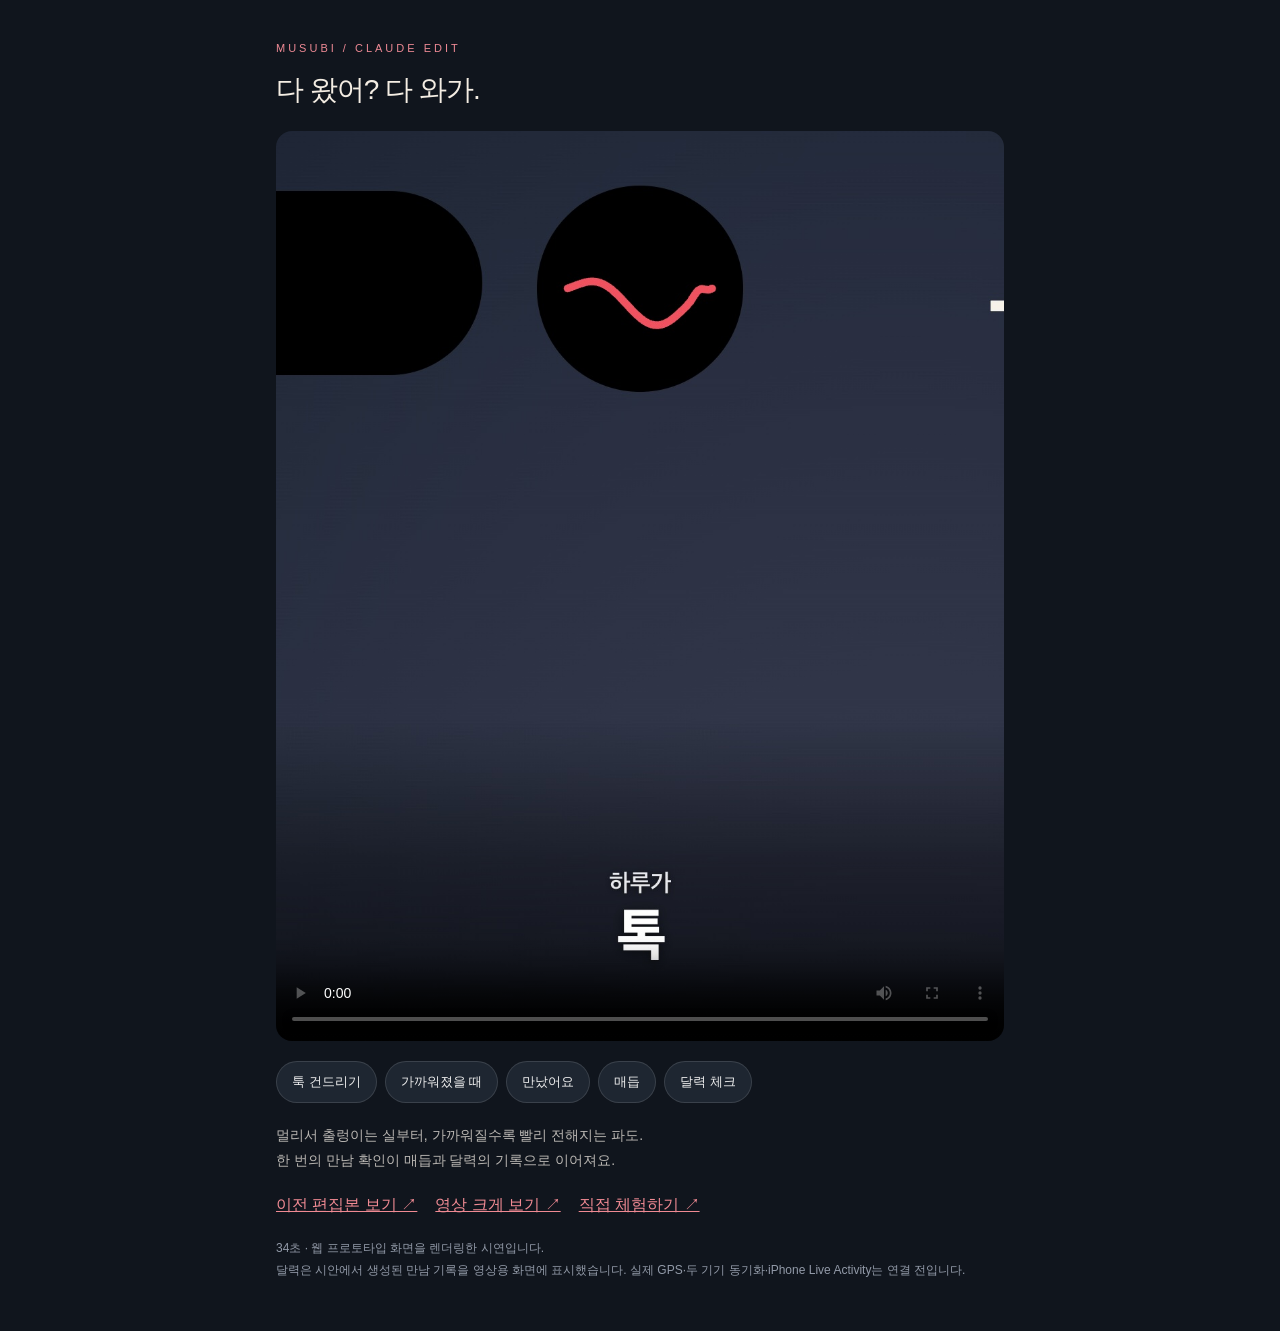
==== claude-video/index.html @ cf71bf0f "Add Claude-edited conversational MUSUBI demo film" ====
<!doctype html><html lang="ko"><meta charset="utf-8"><meta name="viewport" content="width=device-width,initial-scale=1"><meta name="theme-color" content="#10151d"><title>무스비 · 툭, 그리고 만났어요</title><style>*{box-sizing:border-box}body{margin:0;background:#10151d;color:#f4ede3;font-family:-apple-system,BlinkMacSystemFont,"Apple SD Gothic Neo",sans-serif}main{max-width:760px;margin:auto;padding:28px 16px 50px}h1{font-size:28px;font-weight:500;letter-spacing:-1px;margin:12px 0 22px}p{font-size:14px;line-height:1.8;color:#b9b6b2}video{display:block;width:100%;height:auto;aspect-ratio:4/5;background:#10151d;border-radius:16px}a{color:#f08a93}nav{display:flex;gap:18px;flex-wrap:wrap;margin:22px 0}small{display:block;color:#929aa8;font-size:12px;line-height:1.8}.chapters{display:flex;gap:8px;flex-wrap:wrap;margin:20px 0}button{background:#1e2631;color:#eee;border:1px solid #ffffff20;border-radius:22px;padding:11px 15px;font:inherit;font-size:13px;cursor:pointer}.overline{font-size:11px;letter-spacing:3px;color:#ed8994}@media(max-width:480px){main{padding:20px 12px 36px}h1{font-size:25px}video{border-radius:10px}}</style><main><p class="overline">MUSUBI / CLAUDE EDIT</p><h1>다 왔어? 다 와가.</h1><video id="film" controls playsinline preload="metadata" poster="poster.jpg" src="intro.mp4"></video><div class="chapters" aria-label="영상 장면 선택"><button data-time="10">툭 건드리기</button><button data-time="20">가까워졌을 때</button><button data-time="24">만났어요</button><button data-time="27">매듭</button><button data-time="30">달력 체크</button></div><p>멀리서 출렁이는 실부터, 가까워질수록 빨리 전해지는 파도.<br>한 번의 만남 확인이 매듭과 달력의 기록으로 이어져요.</p><nav><a href="../meeting-video/">이전 편집본 보기 ↗</a><a href="intro.mp4">영상 크게 보기 ↗</a><a href="https://seungyeoning.github.io/musubi-preview/app/arrival/?v=touch-wave-30">직접 체험하기 ↗</a></nav><small>34초 · 웹 프로토타입 화면을 렌더링한 시연입니다.<br>달력은 시안에서 생성된 만남 기록을 영상용 화면에 표시했습니다. 실제 GPS·두 기기 동기화·iPhone Live Activity는 연결 전입니다.</small></main><script>const film=document.querySelector('#film');document.querySelectorAll('[data-time]').forEach(b=>b.onclick=()=>{film.currentTime=+b.dataset.time;film.play().catch(()=>{});});</script></html>
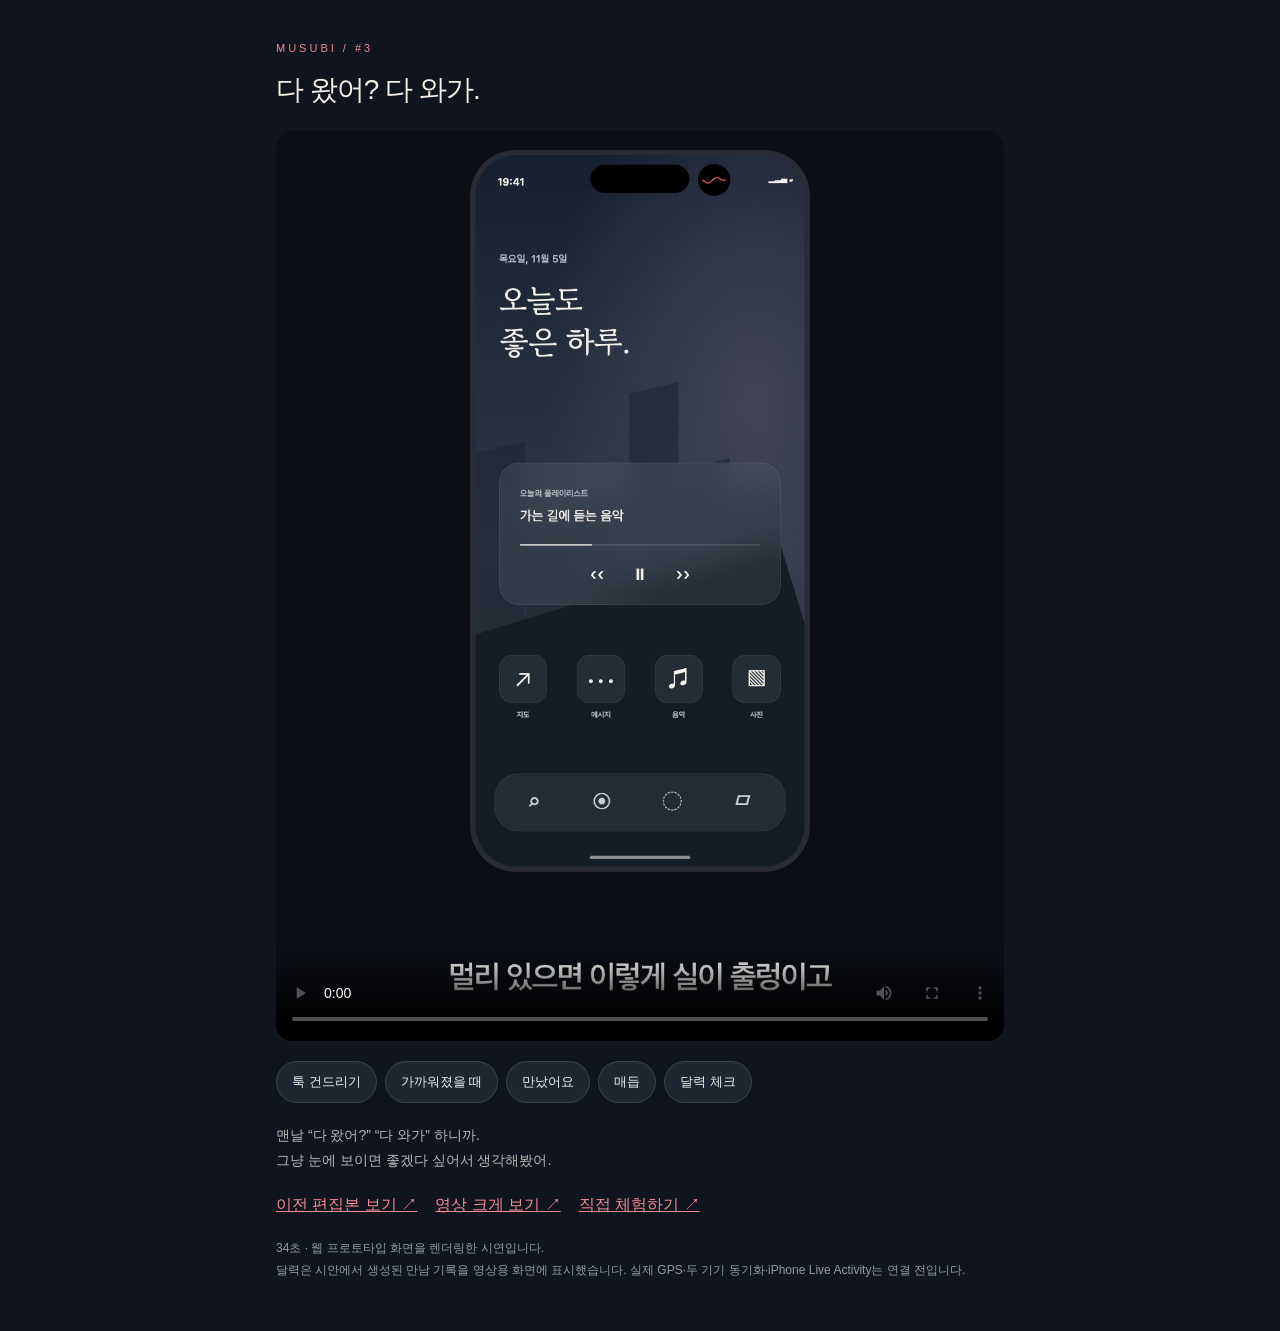
==== commit 585edcd1: "Keep full phone scale and use conversational MUSUBI captions" ====
--- a/claude-video/index.html
+++ b/claude-video/index.html
@@ -1 +1 @@
-<!doctype html><html lang="ko"><meta charset="utf-8"><meta name="viewport" content="width=device-width,initial-scale=1"><meta name="theme-color" content="#10151d"><title>무스비 · 툭, 그리고 만났어요</title><style>*{box-sizing:border-box}body{margin:0;background:#10151d;color:#f4ede3;font-family:-apple-system,BlinkMacSystemFont,"Apple SD Gothic Neo",sans-serif}main{max-width:760px;margin:auto;padding:28px 16px 50px}h1{font-size:28px;font-weight:500;letter-spacing:-1px;margin:12px 0 22px}p{font-size:14px;line-height:1.8;color:#b9b6b2}video{display:block;width:100%;height:auto;aspect-ratio:4/5;background:#10151d;border-radius:16px}a{color:#f08a93}nav{display:flex;gap:18px;flex-wrap:wrap;margin:22px 0}small{display:block;color:#929aa8;font-size:12px;line-height:1.8}.chapters{display:flex;gap:8px;flex-wrap:wrap;margin:20px 0}button{background:#1e2631;color:#eee;border:1px solid #ffffff20;border-radius:22px;padding:11px 15px;font:inherit;font-size:13px;cursor:pointer}.overline{font-size:11px;letter-spacing:3px;color:#ed8994}@media(max-width:480px){main{padding:20px 12px 36px}h1{font-size:25px}video{border-radius:10px}}</style><main><p class="overline">MUSUBI / CLAUDE EDIT</p><h1>다 왔어? 다 와가.</h1><video id="film" controls playsinline preload="metadata" poster="poster.jpg" src="intro.mp4"></video><div class="chapters" aria-label="영상 장면 선택"><button data-time="10">툭 건드리기</button><button data-time="20">가까워졌을 때</button><button data-time="24">만났어요</button><button data-time="27">매듭</button><button data-time="30">달력 체크</button></div><p>멀리서 출렁이는 실부터, 가까워질수록 빨리 전해지는 파도.<br>한 번의 만남 확인이 매듭과 달력의 기록으로 이어져요.</p><nav><a href="../meeting-video/">이전 편집본 보기 ↗</a><a href="intro.mp4">영상 크게 보기 ↗</a><a href="https://seungyeoning.github.io/musubi-preview/app/arrival/?v=touch-wave-30">직접 체험하기 ↗</a></nav><small>34초 · 웹 프로토타입 화면을 렌더링한 시연입니다.<br>달력은 시안에서 생성된 만남 기록을 영상용 화면에 표시했습니다. 실제 GPS·두 기기 동기화·iPhone Live Activity는 연결 전입니다.</small></main><script>const film=document.querySelector('#film');document.querySelectorAll('[data-time]').forEach(b=>b.onclick=()=>{film.currentTime=+b.dataset.time;film.play().catch(()=>{});});</script></html>+<!doctype html><html lang="ko"><meta charset="utf-8"><meta name="viewport" content="width=device-width,initial-scale=1"><meta name="theme-color" content="#10151d"><title>무스비 · 툭, 그리고 만났어요</title><style>*{box-sizing:border-box}body{margin:0;background:#10151d;color:#f4ede3;font-family:-apple-system,BlinkMacSystemFont,"Apple SD Gothic Neo",sans-serif}main{max-width:760px;margin:auto;padding:28px 16px 50px}h1{font-size:28px;font-weight:500;letter-spacing:-1px;margin:12px 0 22px}p{font-size:14px;line-height:1.8;color:#b9b6b2}video{display:block;width:100%;height:auto;aspect-ratio:4/5;background:#10151d;border-radius:16px}a{color:#f08a93}nav{display:flex;gap:18px;flex-wrap:wrap;margin:22px 0}small{display:block;color:#929aa8;font-size:12px;line-height:1.8}.chapters{display:flex;gap:8px;flex-wrap:wrap;margin:20px 0}button{background:#1e2631;color:#eee;border:1px solid #ffffff20;border-radius:22px;padding:11px 15px;font:inherit;font-size:13px;cursor:pointer}.overline{font-size:11px;letter-spacing:3px;color:#ed8994}@media(max-width:480px){main{padding:20px 12px 36px}h1{font-size:25px}video{border-radius:10px}}</style><main><p class="overline">MUSUBI / #3</p><h1>다 왔어? 다 와가.</h1><video id="film" controls playsinline preload="metadata" poster="poster-natural-32.jpg" src="intro-natural-32.mp4"></video><div class="chapters" aria-label="영상 장면 선택"><button data-time="10">툭 건드리기</button><button data-time="20">가까워졌을 때</button><button data-time="24">만났어요</button><button data-time="27">매듭</button><button data-time="30">달력 체크</button></div><p>맨날 “다 왔어?” “다 와가” 하니까.<br>그냥 눈에 보이면 좋겠다 싶어서 생각해봤어.</p><nav><a href="../meeting-video/">이전 편집본 보기 ↗</a><a href="intro-natural-32.mp4">영상 크게 보기 ↗</a><a href="https://seungyeoning.github.io/musubi-preview/app/arrival/?v=touch-wave-30">직접 체험하기 ↗</a></nav><small>34초 · 웹 프로토타입 화면을 렌더링한 시연입니다.<br>달력은 시안에서 생성된 만남 기록을 영상용 화면에 표시했습니다. 실제 GPS·두 기기 동기화·iPhone Live Activity는 연결 전입니다.</small></main><script>const film=document.querySelector('#film');document.querySelectorAll('[data-time]').forEach(b=>b.onclick=()=>{film.currentTime=+b.dataset.time;film.play().catch(()=>{});});</script></html>
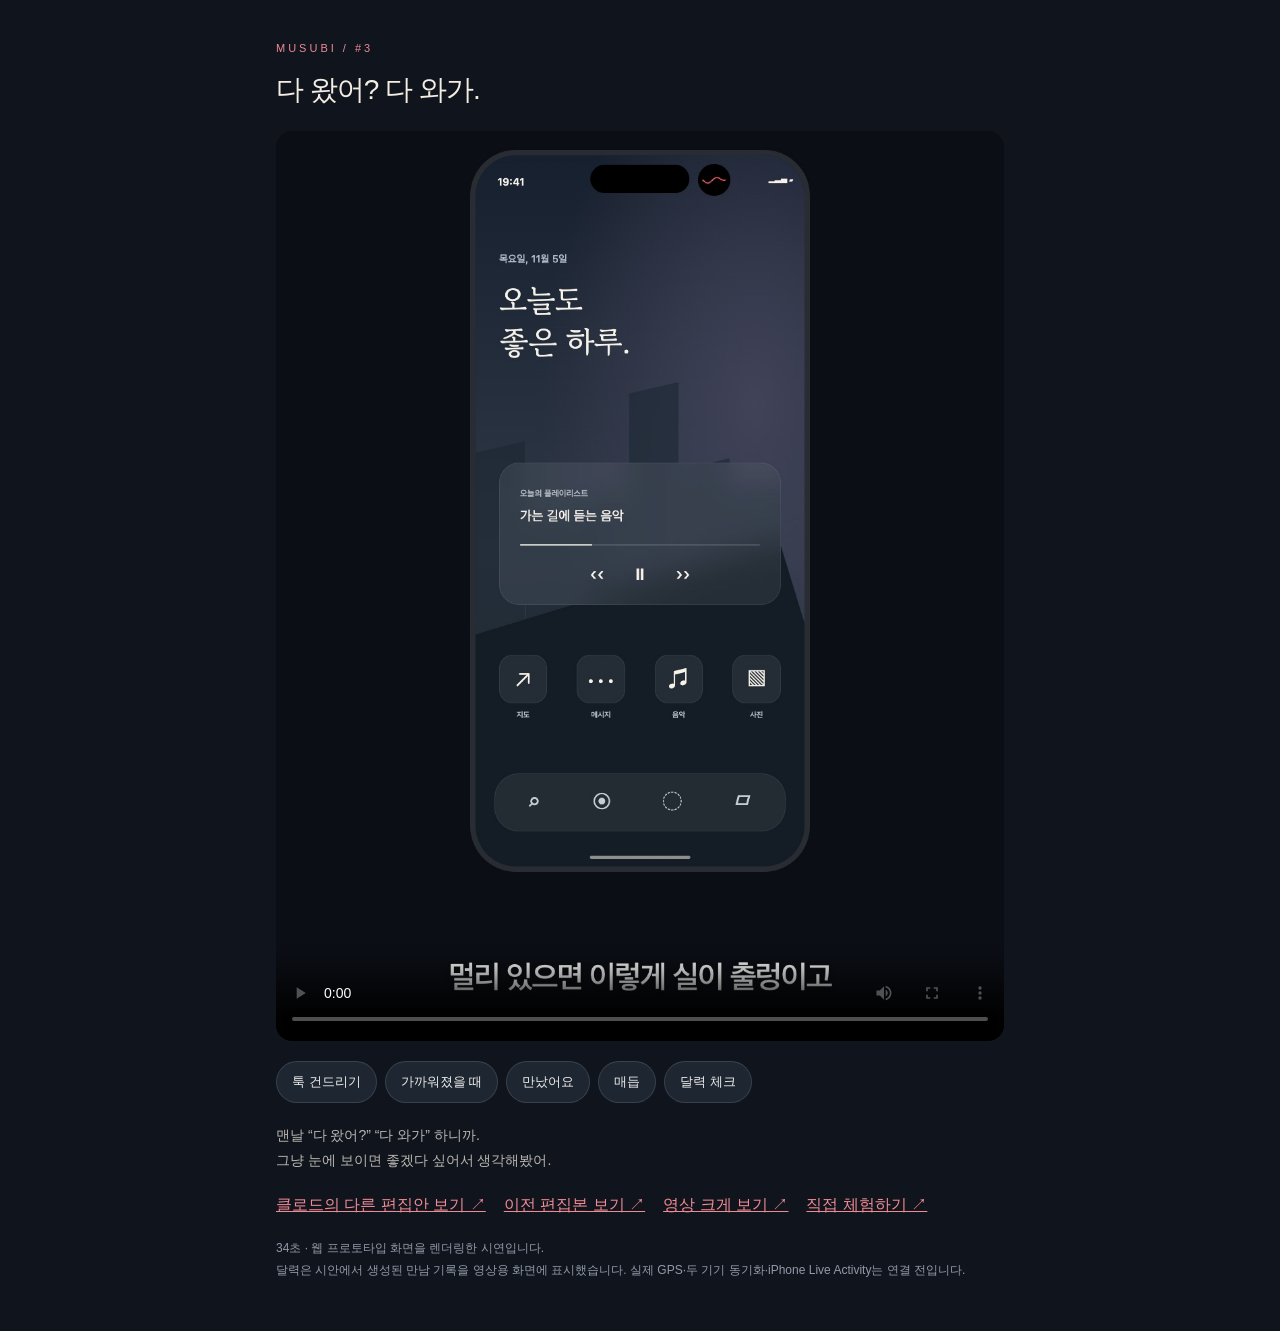
==== commit e5a1e820: "Add separate Claude alternative edit for comparison" ====
--- a/claude-video/index.html
+++ b/claude-video/index.html
@@ -1 +1 @@
-<!doctype html><html lang="ko"><meta charset="utf-8"><meta name="viewport" content="width=device-width,initial-scale=1"><meta name="theme-color" content="#10151d"><title>무스비 · 툭, 그리고 만났어요</title><style>*{box-sizing:border-box}body{margin:0;background:#10151d;color:#f4ede3;font-family:-apple-system,BlinkMacSystemFont,"Apple SD Gothic Neo",sans-serif}main{max-width:760px;margin:auto;padding:28px 16px 50px}h1{font-size:28px;font-weight:500;letter-spacing:-1px;margin:12px 0 22px}p{font-size:14px;line-height:1.8;color:#b9b6b2}video{display:block;width:100%;height:auto;aspect-ratio:4/5;background:#10151d;border-radius:16px}a{color:#f08a93}nav{display:flex;gap:18px;flex-wrap:wrap;margin:22px 0}small{display:block;color:#929aa8;font-size:12px;line-height:1.8}.chapters{display:flex;gap:8px;flex-wrap:wrap;margin:20px 0}button{background:#1e2631;color:#eee;border:1px solid #ffffff20;border-radius:22px;padding:11px 15px;font:inherit;font-size:13px;cursor:pointer}.overline{font-size:11px;letter-spacing:3px;color:#ed8994}@media(max-width:480px){main{padding:20px 12px 36px}h1{font-size:25px}video{border-radius:10px}}</style><main><p class="overline">MUSUBI / #3</p><h1>다 왔어? 다 와가.</h1><video id="film" controls playsinline preload="metadata" poster="poster-natural-32.jpg" src="intro-natural-32.mp4"></video><div class="chapters" aria-label="영상 장면 선택"><button data-time="10">툭 건드리기</button><button data-time="20">가까워졌을 때</button><button data-time="24">만났어요</button><button data-time="27">매듭</button><button data-time="30">달력 체크</button></div><p>맨날 “다 왔어?” “다 와가” 하니까.<br>그냥 눈에 보이면 좋겠다 싶어서 생각해봤어.</p><nav><a href="../meeting-video/">이전 편집본 보기 ↗</a><a href="intro-natural-32.mp4">영상 크게 보기 ↗</a><a href="https://seungyeoning.github.io/musubi-preview/app/arrival/?v=touch-wave-30">직접 체험하기 ↗</a></nav><small>34초 · 웹 프로토타입 화면을 렌더링한 시연입니다.<br>달력은 시안에서 생성된 만남 기록을 영상용 화면에 표시했습니다. 실제 GPS·두 기기 동기화·iPhone Live Activity는 연결 전입니다.</small></main><script>const film=document.querySelector('#film');document.querySelectorAll('[data-time]').forEach(b=>b.onclick=()=>{film.currentTime=+b.dataset.time;film.play().catch(()=>{});});</script></html>+<!doctype html><html lang="ko"><meta charset="utf-8"><meta name="viewport" content="width=device-width,initial-scale=1"><meta name="theme-color" content="#10151d"><title>무스비 · 툭, 그리고 만났어요</title><style>*{box-sizing:border-box}body{margin:0;background:#10151d;color:#f4ede3;font-family:-apple-system,BlinkMacSystemFont,"Apple SD Gothic Neo",sans-serif}main{max-width:760px;margin:auto;padding:28px 16px 50px}h1{font-size:28px;font-weight:500;letter-spacing:-1px;margin:12px 0 22px}p{font-size:14px;line-height:1.8;color:#b9b6b2}video{display:block;width:100%;height:auto;aspect-ratio:4/5;background:#10151d;border-radius:16px}a{color:#f08a93}nav{display:flex;gap:18px;flex-wrap:wrap;margin:22px 0}small{display:block;color:#929aa8;font-size:12px;line-height:1.8}.chapters{display:flex;gap:8px;flex-wrap:wrap;margin:20px 0}button{background:#1e2631;color:#eee;border:1px solid #ffffff20;border-radius:22px;padding:11px 15px;font:inherit;font-size:13px;cursor:pointer}.overline{font-size:11px;letter-spacing:3px;color:#ed8994}@media(max-width:480px){main{padding:20px 12px 36px}h1{font-size:25px}video{border-radius:10px}}</style><main><p class="overline">MUSUBI / #3</p><h1>다 왔어? 다 와가.</h1><video id="film" controls playsinline preload="metadata" poster="poster-natural-32.jpg" src="intro-natural-32.mp4"></video><div class="chapters" aria-label="영상 장면 선택"><button data-time="10">툭 건드리기</button><button data-time="20">가까워졌을 때</button><button data-time="24">만났어요</button><button data-time="27">매듭</button><button data-time="30">달력 체크</button></div><p>맨날 “다 왔어?” “다 와가” 하니까.<br>그냥 눈에 보이면 좋겠다 싶어서 생각해봤어.</p><nav><a href="https://seungyeoning.github.io/musubi-preview/alternate-video/">클로드의 다른 편집안 보기 ↗</a><a href="../meeting-video/">이전 편집본 보기 ↗</a><a href="intro-natural-32.mp4">영상 크게 보기 ↗</a><a href="https://seungyeoning.github.io/musubi-preview/app/arrival/?v=touch-wave-30">직접 체험하기 ↗</a></nav><small>34초 · 웹 프로토타입 화면을 렌더링한 시연입니다.<br>달력은 시안에서 생성된 만남 기록을 영상용 화면에 표시했습니다. 실제 GPS·두 기기 동기화·iPhone Live Activity는 연결 전입니다.</small></main><script>const film=document.querySelector('#film');document.querySelectorAll('[data-time]').forEach(b=>b.onclick=()=>{film.currentTime=+b.dataset.time;film.play().catch(()=>{});});</script></html>
